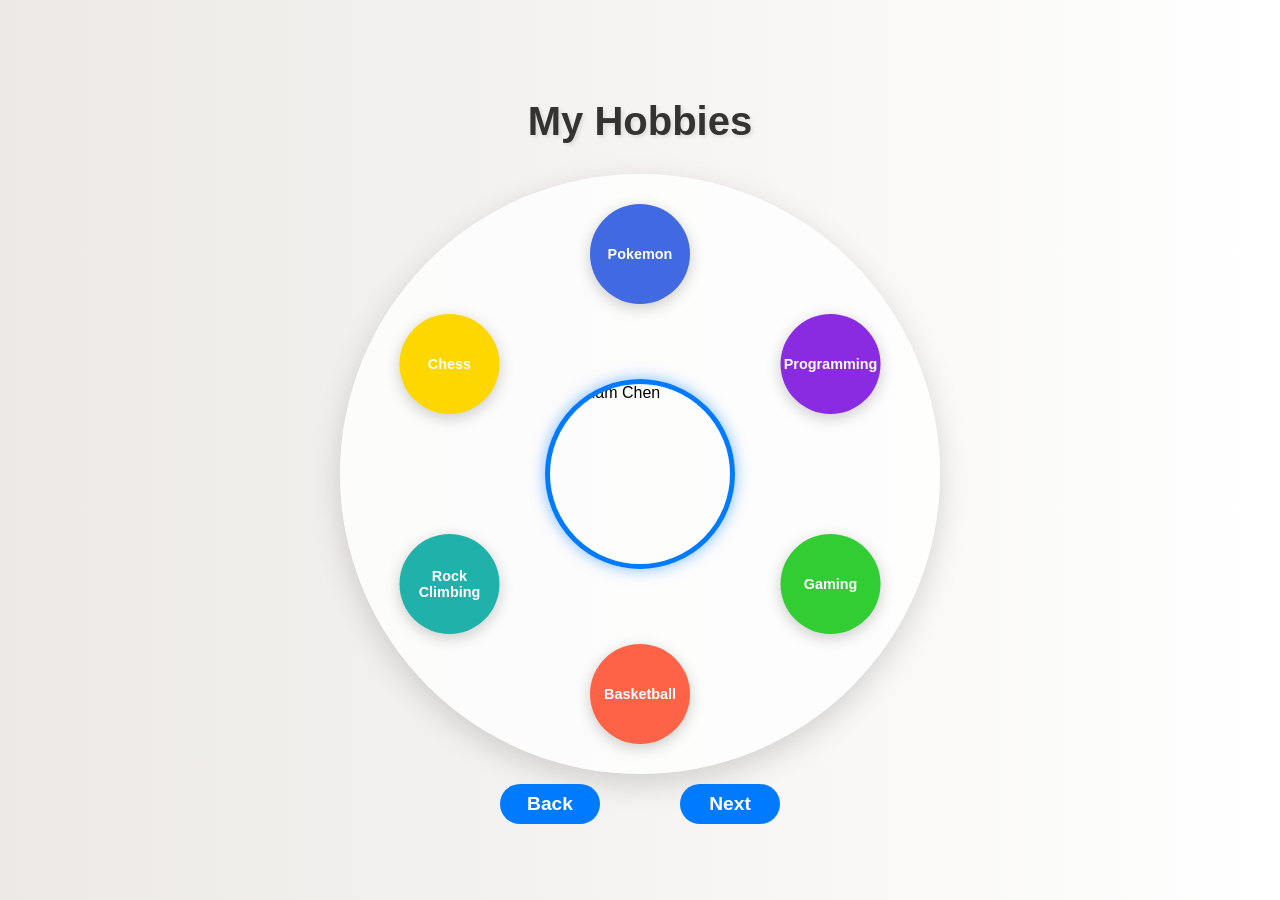
==== second.html @ 633fa836 "Second Page Added files for the second page that includes my personal hobbies as well as navigation " ====
<!DOCTYPE html>
<html lang="en">
<head>
    <meta charset="UTF-8">
    <meta name="viewport" content="width=device-width, initial-scale=1.0">
    <title>William Chen - About Me</title>
    <link rel="stylesheet" href="second.css">
</head>
<body>
    <h2>My Hobbies</h2>
    <div class="container">
        <img src="../Images/Personal Website Profile Pic 2.png" alt="William Chen" class="profile-image">
        <div class="hobbies-grid">
            <div class="hobby-circle basketball">Basketball</div>
            <div class="hobby-circle rock-climbing">Rock Climbing</div>
            <div class="hobby-circle chess">Chess</div>
            <div class="hobby-circle pokemon">Pokemon</div>
            <div class="hobby-circle programming">Programming</div>
            <div class="hobby-circle gaming">Gaming</div>
        </div>
    </div>
    <div class="navigation-buttons">
        <button id="backToFirstPage" class="button">Back</button>
        <button id="goToThirdPage"  class="button">Next</button>
    </div>
    <script src="second.js"></script>
</body>
</html>
---- second.css ----
body {
    display: flex;
    flex-direction: column;
    justify-content: center;
    align-items: center;
    min-height: 100vh;
    margin: 0;
    font-family: 'Segoe UI', Tahoma, Geneva, Verdana, sans-serif;
    background: linear-gradient(to right, #ece9e6, #ffffff);
    overflow: hidden; /* Prevent scrollbars from appearing if circles go slightly out */
}

h2 {
    font-size: 2.5em;
    color: #333;
    margin-bottom: 30px;
    text-shadow: 2px 2px 4px rgba(0, 0, 0, 0.1);
}

.container {
    display: flex;
    justify-content: center;
    align-items: center;
    position: relative;
    width: 600px; /* Adjust as needed */
    height: 600px; /* Adjust as needed */
    border-radius: 50%;
    background-color: rgba(255, 255, 255, 0.8);
    box-shadow: 0 10px 30px rgba(0, 0, 0, 0.15);
}

.profile-image {
    width: 180px;
    height: 180px;
    border-radius: 50%;
    object-fit: cover;
    border: 5px solid #007bff;
    z-index: 10; /* Ensure image is above hobby circles */
    box-shadow: 0 0 15px rgba(0, 123, 255, 0.5);
}

.hobbies-grid {
    position: absolute;
    width: 100%;
    height: 100%;
    top: 0;
    left: 0;
}

.hobby-circle {
    position: absolute;
    width: 100px;
    height: 100px;
    border-radius: 50%;
    display: flex;
    justify-content: center;
    align-items: center;
    text-align: center;
    color: white;
    font-weight: bold;
    font-size: 0.9em;
    box-shadow: 0 4px 15px rgba(0, 0, 0, 0.2);
    transition: transform 0.3s ease, background-color 0.3s ease;
}

.hobby-circle:hover {
    transform: scale(1.1); /* Slightly enlarge on hover */
    cursor: pointer;
}

.navigation-buttons {
    display: flex;
    flex-direction:row;
    justify-content: center;
    align-items: center;
    position: relative;
    width: 600px;
    height: 60px;
}

.button {
    position: relative;
    width: 100px;
    height: 40px;
    border-radius: 20px;
    font-size: 1.2em;
    font-weight: bold;
    color: white;
    background-color: #007bff;
    border: none;
    cursor: pointer;
    transition: background-color 0.3s ease;
    margin: 40px;
}

.button:hover {
    background-color: #0056b3;
}

/* Positioning for 6 circles */
.hobby-circle:nth-child(1) { top: 50%; left: 50%; transform: translate(-50%, -50%) rotate(0deg) translateY(220px) rotate(0deg); }
.hobby-circle:nth-child(2) { top: 50%; left: 50%; transform: translate(-50%, -50%) rotate(60deg) translateY(220px) rotate(-60deg); }
.hobby-circle:nth-child(3) { top: 50%; left: 50%; transform: translate(-50%, -50%) rotate(120deg) translateY(220px) rotate(-120deg); }
.hobby-circle:nth-child(4) { top: 50%; left: 50%; transform: translate(-50%, -50%) rotate(180deg) translateY(220px) rotate(-180deg); }
.hobby-circle:nth-child(5) { top: 50%; left: 50%; transform: translate(-50%, -50%) rotate(240deg) translateY(220px) rotate(-240deg); }
.hobby-circle:nth-child(6) { top: 50%; left: 50%; transform: translate(-50%, -50%) rotate(300deg) translateY(220px) rotate(-300deg); }

/* Colors for each hobby */
.basketball { background-color: #ff6347; } /* Tomato */
.rock-climbing { background-color: #20b2aa; } /* Light Sea Green */
.chess { background-color: #ffd700; } /* Gold */
.pokemon { background-color: #4169e1; } /* Royal Blue */
.programming { background-color: #8a2be2; } /* Blue Violet */
.gaming { background-color: #32cd32; } /* Lime Green */
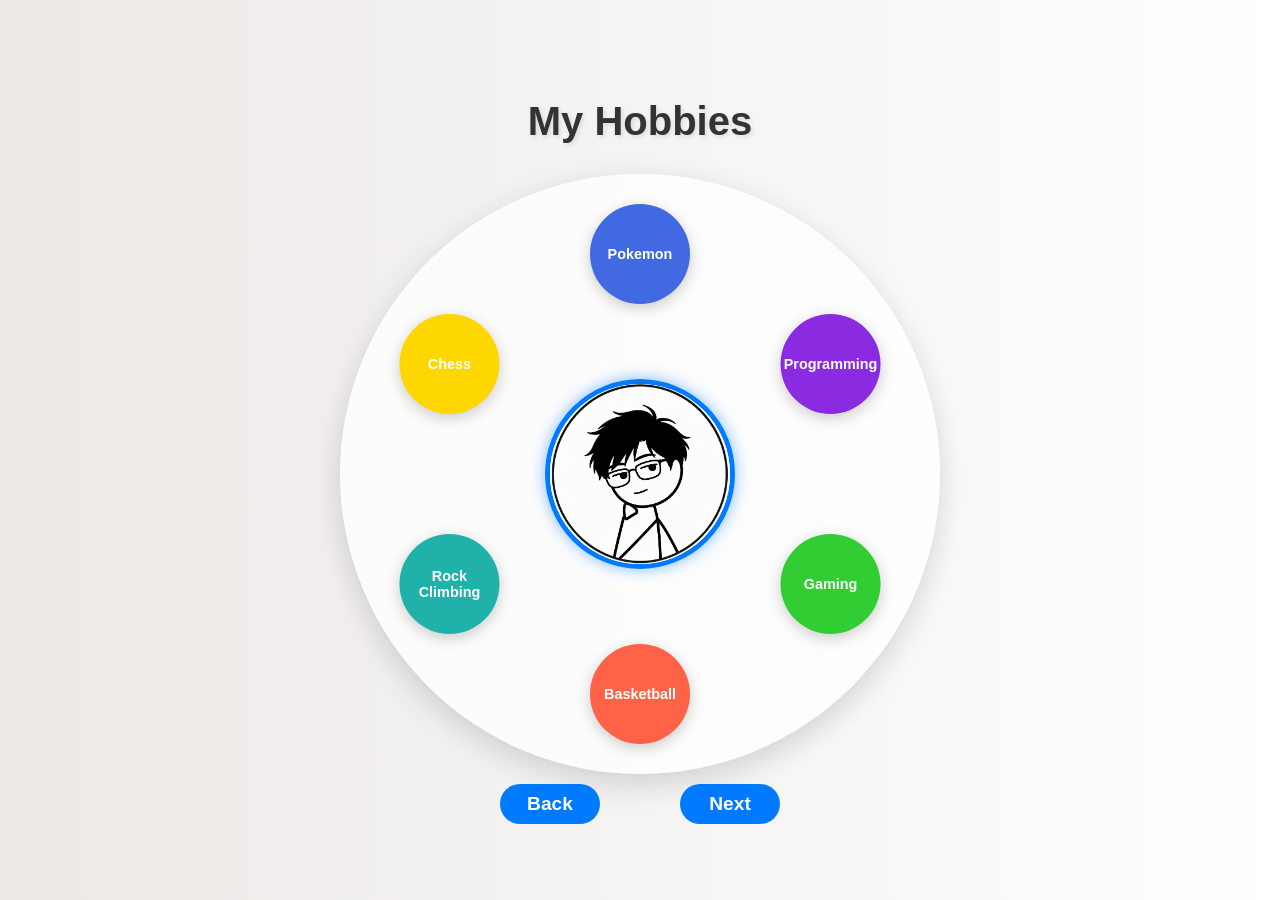
==== commit d3fdf4c9: "Update image relative links" ====
--- a/second.html
+++ b/second.html
@@ -9,7 +9,7 @@
 <body>
     <h2>My Hobbies</h2>
     <div class="container">
-        <img src="../Images/Personal Website Profile Pic 2.png" alt="William Chen" class="profile-image">
+        <img src="../Personal Website Profile Pic 2.png" alt="William Chen" class="profile-image">
         <div class="hobbies-grid">
             <div class="hobby-circle basketball">Basketball</div>
             <div class="hobby-circle rock-climbing">Rock Climbing</div>
@@ -25,4 +25,4 @@
     </div>
     <script src="second.js"></script>
 </body>
-</html>+</html>
